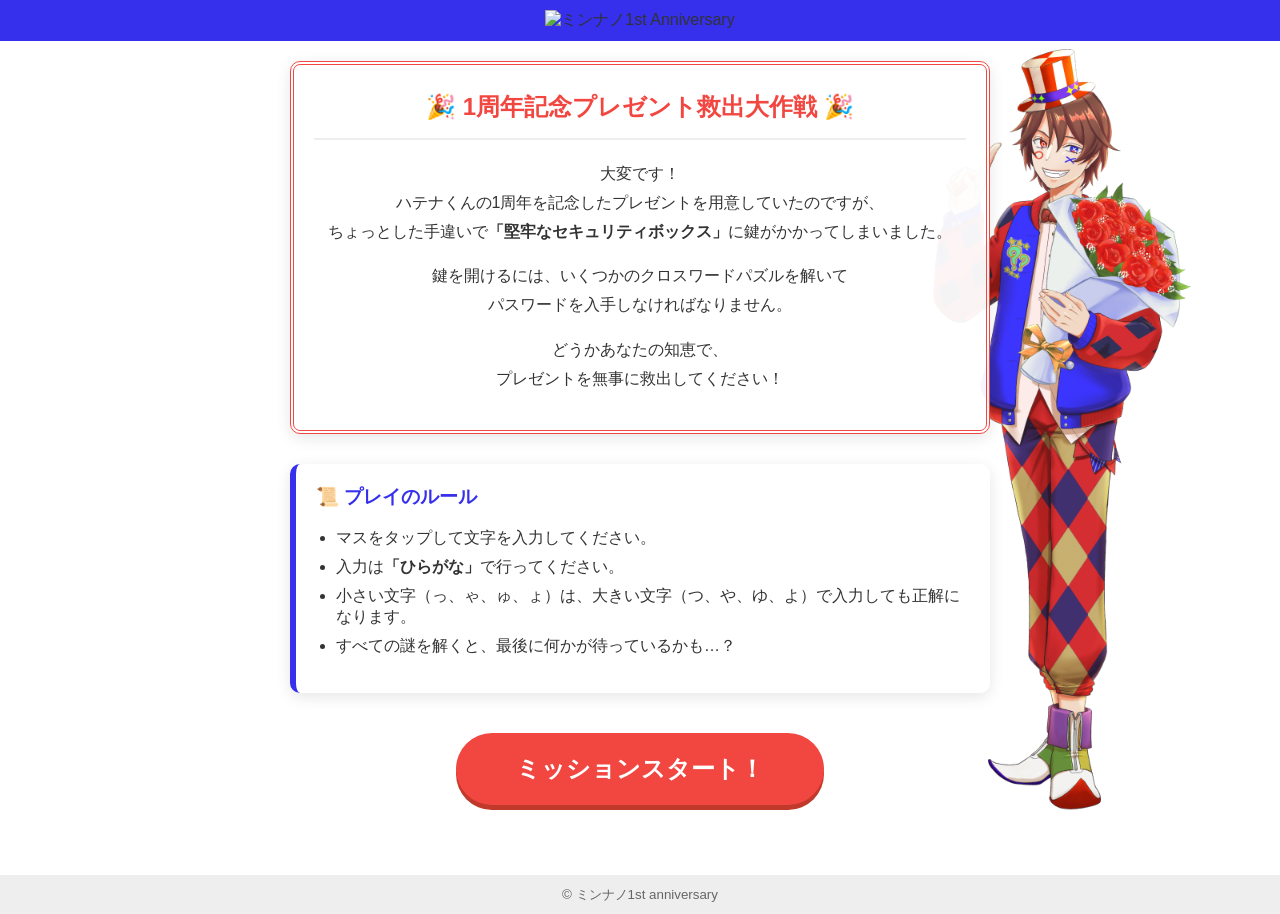
==== index.html @ 7d349ff5 "Add files via upload" ====
<!DOCTYPE html>
<html lang="ja">
<head>
    <meta charset="UTF-8">
    <meta name="viewport" content="width=device-width, initial-scale=1.0">
    <title>1st Anniversary Mission</title>
<link rel="stylesheet" href="style.css">

    <style>
        /* 画面全体（body）の設定 */
        body {
            /* 1. 背景色は白（ご自身で変更された `#fff` を指定） */
            background-color: #fff; 
            
            /* 2. 画像の場所を指定 */
            background-image: url('images/top-bg.png'); 
            
            /* 3. ★重要：画像を繰り返さない（1枚だけ表示） */
            background-repeat: no-repeat;
            
            /* 4. ★重要：画像の位置を「右下」にする */
            /* （"right bottom" で右下隅にピタッとくっつきます） */
            background-position: right 20px bottom 100px;
            
            /* 5. ★重要：画像のサイズを調整する */
            /* "contain" にすると、画像全体が画面内に収まるように自動縮小されます。
               もしそれでも大きい場合は、下のコメントアウトを外して数字で指定してください */
            background-size: contain; 
            background-size: 400px; /* 例：横幅300pxにする */
            
            /* 6. ★重要：スクロールした時に画像も一緒に動かす */
            /* （前回は `fixed` でしたが、右下配置の場合は動かした方が自然です） */
            background-attachment: scroll; 
        }

        /* 文字を読みやすくするための調整（前回と同じですが、念のため） */
        .story-box, .rule-box {
            /* 白背景を少し透明にして、後ろのイラストに重なった時もおしゃれに見せる */
            background-color: rgba(255, 255, 255, 0.95) !important; 
            box-shadow: 0 4px 15px rgba(0,0,0,0.1); /* 影をつけて浮かせるとさらに読みやすい */
        }
    </style>
</head>
<body>

    <header>
    <div class="header-content">
        <img src="images/logo.png" alt="ミンナノ1st Anniversary" class="logo-img">
    </div>
    </header>

    <main class="top-page">
        <div class="story-box">
            <h2>🎉 1周年記念プレゼント救出大作戦 🎉</h2>
            <p>
                大変です！<br>
                ハテナくんの1周年を記念したプレゼントを用意していたのですが、<br>
                ちょっとした手違いで<strong>「堅牢なセキュリティボックス」</strong>に鍵がかかってしまいました。
            </p>
            <p>
                鍵を開けるには、いくつかのクロスワードパズルを解いて<br>
                パスワードを入手しなければなりません。
            </p>
            <p>
                どうかあなたの知恵で、<br>
                プレゼントを無事に救出してください！
            </p>
        </div>

        <div class="rule-box">
            <h3>📜 プレイのルール</h3>
            <ul>
                <li>マスをタップして文字を入力してください。</li>
                <li>入力は<strong>「ひらがな」</strong>で行ってください。</li>
                <li>小さい文字（っ、ゃ、ゅ、ょ）は、大きい文字（つ、や、ゆ、よ）で入力しても正解になります。</li>
                <li>すべての謎を解くと、最後に何かが待っているかも…？</li>
            </ul>
        </div>

        <div class="start-area">
            <a href="stage05_3.html" class="start-btn">ミッションスタート！</a>
        </div>

    </main>

    <footer>
        <small>© ミンナノ1st anniversary</small>
    </footer>

</body>
</html>
---- style.css ----
/* 全体のリセットと基本設定 */
body {
    font-family: "Helvetica Neue", Arial, "Hiragino Kaku Gothic ProN", sans-serif;
    margin: 0;
    padding: 0;
    background-color: #f9f9f9; /* 背景は目に優しい薄いグレー */
    color: #333;
    text-align: center;
}

/* ヘッダー全体の調整 */
header {
    background-color: #362fec; /* 推しカラー（青）背景はそのまま */
    padding: 10px;             /* 余白を少し調整 */
    text-align: center;        /* 画像を真ん中に寄せる */
}

/* ロゴ画像の調整 */
.logo-img {
    max-width: 100%; /* スマホからはみ出さないようにする */
    height: auto;    /* 縦横比を崩さない */
    
    /* PCで見た時にデカすぎないように制限をかける */
    width: 500px;    /* 基本の幅（お好みで変えてね） */
    
    vertical-align: bottom; /* 画像の下にできる謎の隙間を消すおまじない */
    transition: 0.3s;       /* ホバー時の動きを滑らかに */
}

/* マウスを乗せた時に少しふわっとさせる（リンクだとわかるように） */
.logo-img:hover {
    opacity: 0.8;
}

/* メインコンテンツの余白 */
main {
    padding: 20px;
    max-width: 600px; /* PCで見ても横に広がりすぎないように */
    margin: 0 auto;   /* 中央寄せ */
}

/* --- 万能クロスワード盤面 --- */
.crossword-container {
    display: grid;
    /* HTMLで指定した数(--n)の分だけマスを作る */
    /* 指定がないときはデフォルトで「5」になる */
    grid-template-columns: repeat(var(--n, 5), var(--size, 50px));
    
    gap: 2px; /* マスの隙間 */
    justify-content: center; /* 真ん中寄せ */
    margin: 20px auto;
}

/* --- 13マスなど、巨大パズル用の「縮小モード」 --- */
.crossword-container.mini-mode {
    /* マスを小さくしないとスマホに入りきらないので上書き */
    --size: 30px; /* 1マスを30pxにする */
}
/* ミニモードのときは、中の文字も小さくする */
.crossword-container.mini-mode .black-cell,
.crossword-container.mini-mode .cell-wrapper {
    width: 30px;
    height: 30px;
    font-size: 12px; /* 文字サイズも小さく */
}

.crossword-container.mini-mode .cell,
.crossword-container.mini-mode .key-cell {
    width: 24px;
    height: 24px;
    font-size: 12px; /* 文字サイズも小さく */
}


/* ミニモードのときは、左上の数字をもっと小さく */
.crossword-container.mini-mode .cell-number {
    font-size: 9px;
    top: 0;
    left: 1px;
    top: 2px;           /* 上から2px */
    left: 2px;          /* 左から2px */
}

/* 1マスのデザイン */
.cell {
    width: 40px;
    height: 40px;
    font-size: 24px;
    text-align: center;
    border: 2px solid #362fec; /* 枠線は青 */
    border-radius: 5px;
    outline: none; /* 入力時の青枠を消す */
}

/* 入力しようとした時の色 */
.cell:focus {
    background-color: #eef; /* 薄い青背景 */
    border-color: #f24741;  /* 枠線が赤に変わる */
}

/* 黒マスのデザイン */
.black-cell {
    background-color: #333;
    color: #333;
    width: 46px;
    height: 46px;
    border-radius: 5px;
}

/* 答え入力エリアのデザイン */
.answer-section {
    background-color: white;
    padding: 20px;
    border-radius: 10px;
    box-shadow: 0 4px 10px rgba(0,0,0,0.1);
}

#user-password {
    padding: 10px;
    font-size: 16px;
    width: 60%;
    border: 2px solid #ccc;
    border-radius: 5px;
}

button {
    background-color: #f24741; /* 推しカラー（赤） */
    color: white;
    border: none;
    padding: 10px 20px;
    font-size: 16px;
    border-radius: 5px;
    cursor: pointer;
    font-weight: bold;
}

button:hover {
    opacity: 0.8; /* マウスを乗せると少し透明に */
}

footer {
    margin-top: 50px;
    padding: 10px;
    background-color: #eee;
    color: #666;
}

/* キーワードになる重要なマス */
.key-cell {
    width: 40px;
    height: 40px;
    font-size: 24px;
    text-align: center;
    background-color: #ffe0e0; /* 薄い赤背景 */
    border: 2px solid #f24741; /* 枠線を推しの赤に */
    font-weight: bold;
    color: #f24741;
    border-radius: 5px;
    outline: none; /* 入力時の青枠を消す */
}

/* カギのエリア全体 */
.clues-container {
    display: flex;
    justify-content: space-between; /* 左右に配置 */
    margin: 20px 0;
    text-align: left; /* 文字は左揃え */
}

/* 個別のカギボックス */
.clue-box {
    width: 48%; /* 半分より少し小さく */
    background: white;
    padding: 15px;
    border-radius: 8px;
    border: 2px solid #362fec; /* 青い枠 */
}

.clue-box h3 {
    color: #f24741; /* 赤い見出し */
    border-bottom: 2px solid #eee;
    padding-bottom: 5px;
    margin-top: 0;
}

.clue-box ul {
    padding-left: 20px;
}

.clue-box li {
    margin-bottom: 8px;
}

/* 数字と入力欄を重ねるための「箱」 */
.cell-wrapper {
    position: relative; /* ここを基準にします */
    width: 40px;       /* マスのサイズに合わせる */
    height: 40px;      /* マスのサイズに合わせる */
}

/* 左上の小さな数字 */
.cell-number {
    position: absolute; /* 自由な位置に置く指定 */
    top: 2px;           /* 上から2px */
    left: 4px;          /* 左から4px */
    font-size: 10px;    /* 文字は小さく */
    color: #333;     /*黒に変更 */
    font-weight: bold;
    pointer-events: none; /* 数字をクリックしても入力の邪魔にならないようにする魔法 */
    z-index: 10;        /* 入力欄より手前に表示 */
}

/* 箱の中に入った入力欄の調整 */
.cell-wrapper .cell {
    width: 100%;  /* 箱いっぱいに広げる */
    height: 100%; /* 箱いっぱいに広げる */
    margin: 0;    /* 余計な隙間を消す */
}

/* 入力欄下のヒント文章 */
.input-hint {
    font-size: 14px;       /* 文字は少し小さめに */
    color: #f24741;        /* 推しの赤で強調 */
    font-weight: bold;     /* 太字で読みやすく */
    margin-top: 5px;       /* 上（入力欄）との隙間 */
    margin-bottom: 15px;   /* 下（ボタン）との隙間 */
}

/* --- テーマ・作成者情報のデザイン --- */
.stage-info {
    background-color: white;       /* 背景は白 */
    border-left: 6px solid #f24741; /* 左端に推し赤のアクセント線 */
    padding: 15px 20px;            /* 内側の余白 */
    margin-bottom: 20px;           /* 下との隙間 */
    border-radius: 5px;            /* 角を少し丸く */
    box-shadow: 0 2px 5px rgba(0,0,0,0.1); /* 軽く影をつける */
    text-align: left;              /* 左揃えで見やすく */
}

/* テーマの文字 */
.theme-text {
    margin: 0;
    font-size: 18px;
    color: #362fec; /* 推し青で知的に */
    border-bottom: 1px dashed #ddd; /* 下に点線 */
    padding-bottom: 5px;
}

/* 作成者の文字 */
.creator-text {
    margin: 8px 0 0 0; /* 上に少し隙間 */
    font-size: 14px;
    color: #555;
    text-align: right; /* 右寄せにして署名っぽく */
    font-weight: bold;
}


/* --- ギャラリー用のスタイル --- */

/* サムネイルを横並びにする */
.gallery-container {
    display: flex;
    justify-content: center;
    gap: 15px;
    flex-wrap: wrap; /* スマホで縦に並ぶように */
    margin: 20px 0;
}

/* 小さい画像の見た目（修正版） */
.thumbnail {
    width: 150px;       /* 横幅 */
    height: 150px;      /* 縦幅（正方形にする） */
    object-fit: cover;  /* ★魔法の呪文！画像を歪ませずに枠いっぱいに表示する */
    border-radius: 50%; /* ★これでまん丸になります（四角がいいならこの行を消す） */
    
    border: 3px solid #fff;
    box-shadow: 0 2px 5px rgba(0,0,0,0.3);
    cursor: pointer;
    transition: 0.3s;
}

/* 次へ・前へボタンのデザイン（追加） */
.prev, .next {
    cursor: pointer;
    position: absolute;
    top: 50%;
    width: auto;
    padding: 16px;
    margin-top: -50px; /* 真ん中に配置 */
    color: white;
    font-weight: bold;
    font-size: 30px;
    transition: 0.6s ease;
    user-select: none;
    background-color: rgba(0,0,0,0.3); /* 背景を少し暗く */
    border-radius: 3px;
    z-index: 101; /* 画像より手前に */
}

/* ボタンの位置 */
.next {
    right: 0;
    border-radius: 3px 0 0 3px;
}
.prev {
    left: 0;
    border-radius: 0 3px 3px 0;
}

/* マウスを乗せた時 */
.prev:hover, .next:hover {
    background-color: rgba(0,0,0,0.8);
}

.thumbnail:hover {
    transform: scale(1.05); /* マウスを乗せると少し浮く */
    border-color: #f24741;  /* 枠が推し色になる */
}

/* --- 拡大表示（モーダル）のスタイル --- */
.modal {
    display: none; /* 最初は隠しておく */
    position: fixed;
    z-index: 100; /* 最前面に */
    left: 0;
    top: 0;
    width: 100%;
    height: 100%;
    background-color: rgba(0,0,0,0.8); /* 背景を半透明の黒に */
}

/* 拡大された画像 */
.modal-content {
    /* 上は5%、左右は自動、下は10px（ここを狭くしました！） */
    margin: 5% auto 10px auto;
    display: block;
    max-width: 90%;
    max-height: 80vh; /* 画面からはみ出さないように */
    border: 5px solid white;
}

/* 閉じるボタン */
.close-btn {
    position: absolute;
    top: 20px;
    right: 35px;
    color: white;
    font-size: 40px;
    font-weight: bold;
    cursor: pointer;
}

/* 拡大画像の下に出る名前（キャプション） */
#caption {
    margin: 0 auto; /* 上下の隙間をゼロにする */
    margin-top: 0;  /* 念のため、上を詰めると明示する */
    
    display: block;
    width: 80%;
    max-width: 700px;
    text-align: center;
    color: white;
    /* padding: 10px 0; ←これを削除するか、下のように書き換えてください */
    padding-bottom: 10px; /* 下の余白だけ残す */
    
    /* ...他の設定（font-sizeなど）はそのまま... */
}

/* --- トップページ専用デザイン --- */

/* 全体の配置を整える */
.top-page {
    max-width: 700px;
    margin: 0 auto;
    padding: 20px;
}

/* ストーリーの箱 */
.story-box {
    background-color: #fff;
    border: 4px double #f24741; /* 推し赤の二重線 */
    padding: 20px;
    border-radius: 10px;
    margin-bottom: 30px;
    line-height: 1.8; /* 行間を広げて読みやすく */
}

.story-box h2 {
    color: #f24741;
    border-bottom: 2px solid #eee;
    padding-bottom: 10px;
    margin-top: 0;
}

/* ルールの箱 */
.rule-box {
    background-color: #f0f4ff; /* 薄い青背景 */
    padding: 20px;
    border-radius: 10px;
    border-left: 6px solid #362fec; /* 推し青の線 */
    text-align: left;
    margin-bottom: 40px;
}

.rule-box h3 {
    margin-top: 0;
    color: #362fec;
}

.rule-box ul {
    padding-left: 20px;
}

.rule-box li {
    margin-bottom: 8px;
}

/* スタートボタン（超目立たせる！） */
.start-btn {
    display: inline-block;
    background-color: #f24741;
    color: white;
    text-decoration: none; /* 下線を消す */
    font-size: 24px;
    font-weight: bold;
    padding: 20px 60px;
    border-radius: 50px; /* 丸っこく */
    box-shadow: 0 5px 0 #c0392b; /* 立体的な影 */
    transition: 0.2s;
}

/* ボタンを押した時の動き */
.start-btn:active {
    box-shadow: 0 0 0 #c0392b; /* 影をなくして沈むように見せる */
    transform: translateY(5px);
}

.start-btn:hover {
    opacity: 0.9;
}

/* --- シェアエリアのデザイン --- */
.share-area {
    margin: 40px auto;
    padding: 20px;
    background-color: #f9f9f9;
    border-radius: 10px;
    max-width: 500px;
}

.share-btn {
    display: inline-block;
    margin: 10px;
    padding: 12px 24px;
    font-size: 16px;
    font-weight: bold;
    color: white;
    border: none;
    border-radius: 5px;
    cursor: pointer;
    transition: 0.3s;
    text-decoration: none; /* リンクの下線を消す */
}

/* Xボタン（黒） */
.x-btn {
    background-color: #000;
}
.x-btn:hover {
    background-color: #333;
}

/* コピーボタン（グレー） */
.copy-btn {
    background-color: #777;
}
.copy-btn:hover {
    background-color: #555;
}
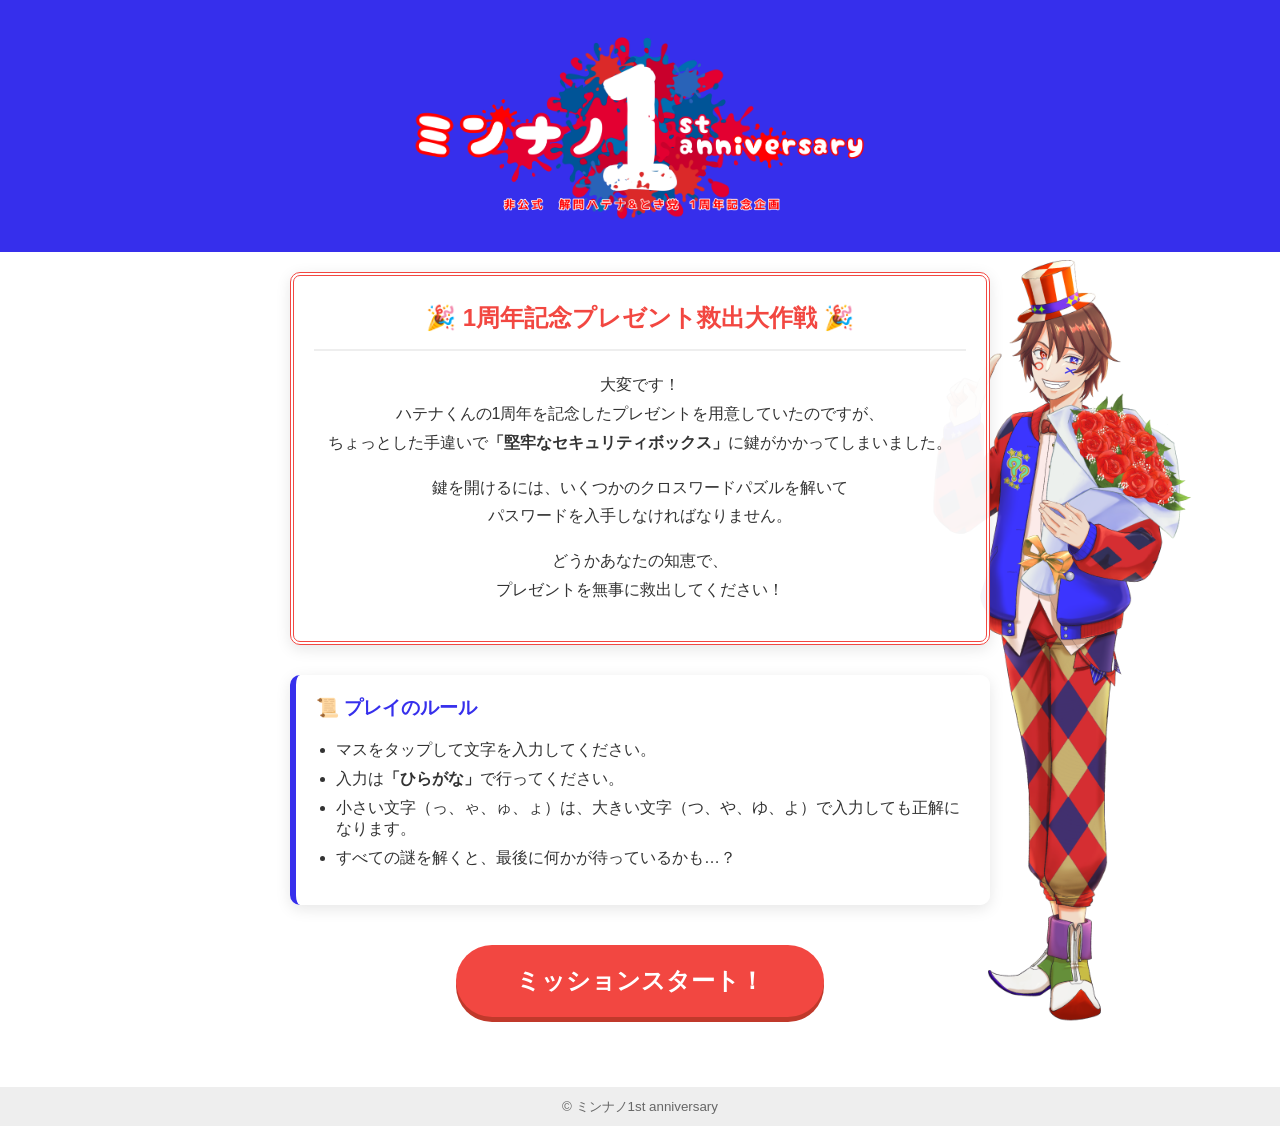
==== commit 4187822e: "Add files via upload" ====
--- a/index.html
+++ b/index.html
@@ -38,6 +38,27 @@
             /* 白背景を少し透明にして、後ろのイラストに重なった時もおしゃれに見せる */
             background-color: rgba(255, 255, 255, 0.95) !important; 
             box-shadow: 0 4px 15px rgba(0,0,0,0.1); /* 影をつけて浮かせるとさらに読みやすい */
+
+        /* --- ここから：スマホ（画面幅が768px以下）の時だけの特別ルール --- */
+        @media (max-width: 768px) {
+            
+            /* 1. 箱の下に大きなスペース（空き地）を作ってイラストを露出させる */
+            .top-page {
+                padding-bottom: 300px; /* ★イラストが綺麗に見えるまで数字を増やしたり減らしたりして調整してください */
+            }
+
+            /* 2. スマホ画面に合わせてイラストの位置とサイズを最適化する */
+            body {
+                background-position: center bottom; /* 右下だと見切れることがあるので、スマホでは「真ん中・一番下」に配置 */
+                background-size: 80%; /* 横幅の80%くらいのサイズにする（大きすぎたら 60% などに減らす） */
+            }
+
+            /* 3. おまけ：文字の箱をPCの時より少しだけ多く透けさせる */
+            .story-box, .rule-box {
+                background-color: rgba(255, 255, 255, 0.85) !important; 
+            }
+        }
+        /* --- ここまで --- */
         }
     </style>
 </head>
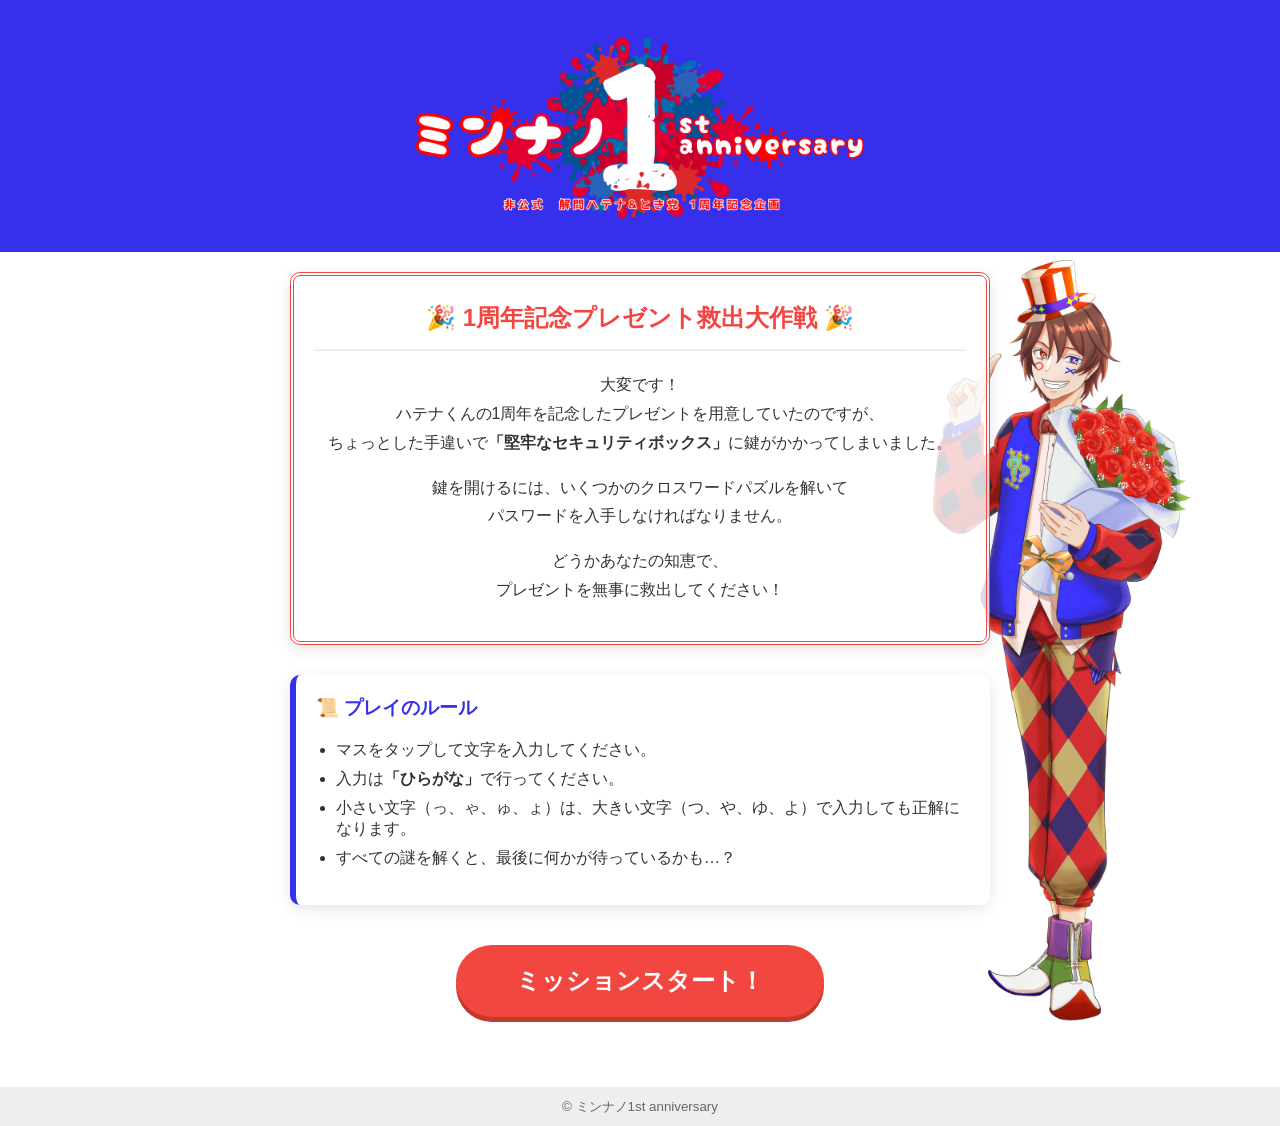
==== commit 65e9a648: "Add files via upload" ====
--- a/index.html
+++ b/index.html
@@ -33,10 +33,10 @@
             background-attachment: scroll; 
         }
 
-        /* 文字を読みやすくするための調整（前回と同じですが、念のため） */
+        /* 文字を読みやすくするための調整 */
         .story-box, .rule-box {
             /* 白背景を少し透明にして、後ろのイラストに重なった時もおしゃれに見せる */
-            background-color: rgba(255, 255, 255, 0.95) !important; 
+            background-color: rgba(255, 255, 255, 0.8) !important; 
             box-shadow: 0 4px 15px rgba(0,0,0,0.1); /* 影をつけて浮かせるとさらに読みやすい */
 
         /* --- ここから：スマホ（画面幅が768px以下）の時だけの特別ルール --- */
@@ -55,7 +55,7 @@
 
             /* 3. おまけ：文字の箱をPCの時より少しだけ多く透けさせる */
             .story-box, .rule-box {
-                background-color: rgba(255, 255, 255, 0.85) !important; 
+                background-color: rgba(255, 255, 255, 0.25) !important; 
             }
         }
         /* --- ここまで --- */
--- a/style.css
+++ b/style.css
@@ -477,4 +477,35 @@
 }
 .copy-btn:hover {
     background-color: #555;
+}
+
+/* --- クレジットエリアのデザイン --- */
+.credits-area {
+    margin: 40px auto;
+    padding: 20px;
+    text-align: center;
+    background-color: #f9f9f9; /* 背景を少しだけグレーにして区切る */
+    border-radius: 10px;
+    max-width: 500px;
+}
+
+.credits-area h3 {
+    margin-top: 0;
+    color: #555;
+    font-size: 18px;
+    margin-bottom: 15px;
+    letter-spacing: 2px; /* 文字の間隔を少し広げて見栄え良く */
+}
+
+.credits-area p {
+    margin: 10px 0;
+    font-size: 15px;
+    color: #333;
+}
+
+/* 役割（企画主催など）の文字だけ少し小さく・薄くする */
+.credit-role {
+    font-size: 13px;
+    color: #777;
+    margin-right: 5px;
 }
